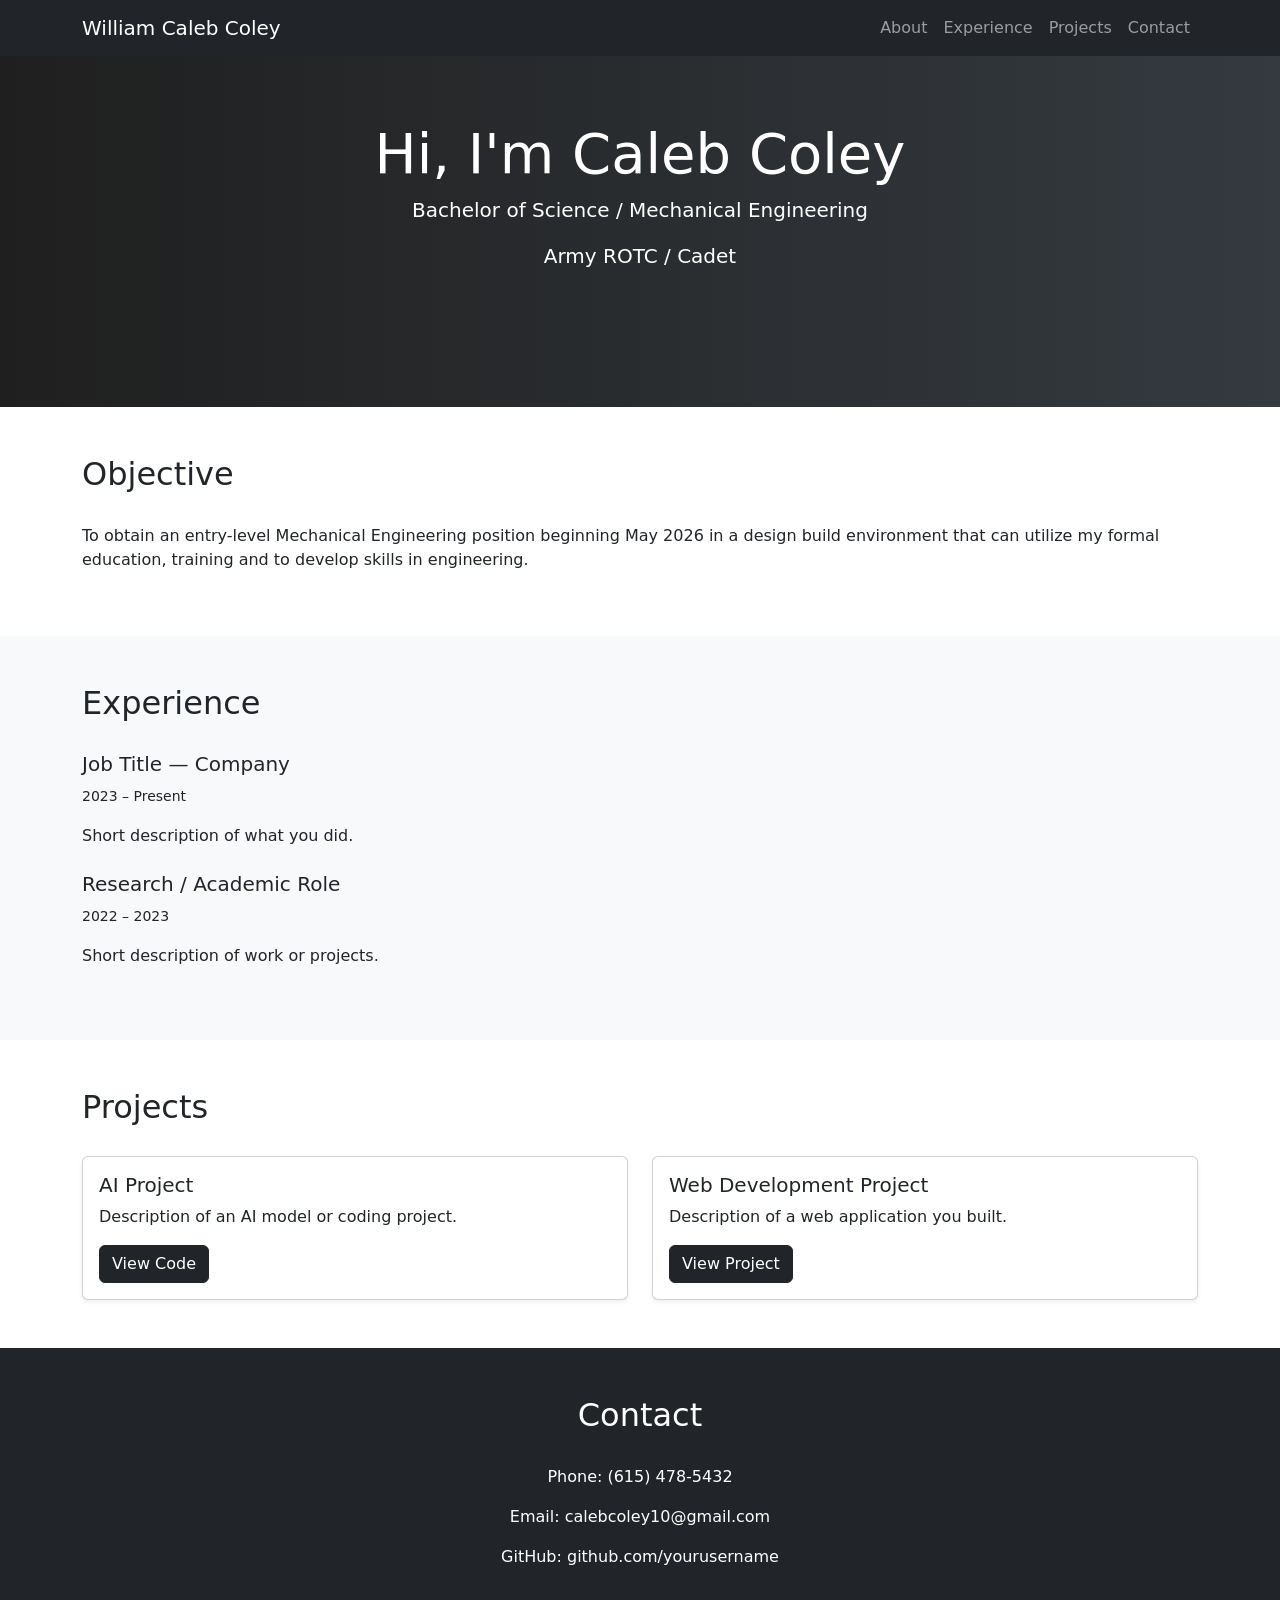
==== index.html @ 2367270d "Initial portfolio site" ====
<!DOCTYPE html>
<html lang="en">
<head>
    <meta charset="UTF-8">
    <title>William Caleb Coley | Portfolio</title>
    <meta name="viewport" content="width=device-width, initial-scale=1">

    <!-- Bootstrap CSS -->
    <link href="https://cdn.jsdelivr.net/npm/bootstrap@5.3.3/dist/css/bootstrap.min.css" rel="stylesheet">

    <!-- Custom CSS -->
    <link rel="stylesheet" href="assets/css/style.css">
</head>

<body>

<!-- Navbar -->
<nav class="navbar navbar-expand-lg navbar-dark bg-dark fixed-top">
    <div class="container">
        <a class="navbar-brand" href="#">William Caleb Coley</a>

        <button class="navbar-toggler" type="button" data-bs-toggle="collapse" data-bs-target="#navbarNav">
            <span class="navbar-toggler-icon"></span>
        </button>

        <div class="collapse navbar-collapse" id="navbarNav">
            <ul class="navbar-nav ms-auto">
                <li class="nav-item"><a class="nav-link" href="#about">About</a></li>
                <li class="nav-item"><a class="nav-link" href="#experience">Experience</a></li>
                <li class="nav-item"><a class="nav-link" href="#projects">Projects</a></li>
                <li class="nav-item"><a class="nav-link" href="#contact">Contact</a></li>
            </ul>
        </div>
    </div>
</nav>

<!-- Hero Section -->
<header class="hero-section text-center text-white">
    <div class="container">
        <h1 class="display-4">Hi, I'm Caleb Coley</h1>
        <p class="lead">Bachelor of Science / Mechanical Engineering</p>
        <p class="lead">Army ROTC / Cadet</p>
    </div>
</header>

<!-- About -->
<section id="about" class="container py-5">
    <h2>Objective</h2>
    <p>
        To obtain an entry-level Mechanical Engineering 
        position beginning May 2026 in a design build environment 
        that can utilize my formal education, training and to develop skills 
        in engineering. 
    </p>
</section>

<!-- Experience -->
<section id="experience" class="bg-light py-5">
    <div class="container">
        <h2>Experience</h2>

        <div class="mb-4">
            <h5>Job Title — Company</h5>
            <p><small>2023 – Present</small></p>
            <p>Short description of what you did.</p>
        </div>

        <div class="mb-4">
            <h5>Research / Academic Role</h5>
            <p><small>2022 – 2023</small></p>
            <p>Short description of work or projects.</p>
        </div>
    </div>
</section>

<!-- Projects -->
<section id="projects" class="container py-5">
    <h2>Projects</h2>

    <div class="row g-4">

        <div class="col-md-6">
            <div class="card shadow-sm">
                <div class="card-body">
                    <h5 class="card-title">AI Project</h5>
                    <p class="card-text">
                        Description of an AI model or coding project.
                    </p>
                    <a href="#" class="btn btn-dark">View Code</a>
                </div>
            </div>
        </div>

        <div class="col-md-6">
            <div class="card shadow-sm">
                <div class="card-body">
                    <h5 class="card-title">Web Development Project</h5>
                    <p class="card-text">
                        Description of a web application you built.
                    </p>
                    <a href="#" class="btn btn-dark">View Project</a>
                </div>
            </div>
        </div>

    </div>
</section>

<!-- Contact -->
<section id="contact" class="bg-dark text-white text-center py-5">
    <div class="container">
        <h2>Contact</h2>
        <p>Phone: (615) 478-5432</p>
        <p>Email: calebcoley10@gmail.com</p>
        <p>GitHub: github.com/yourusername</p>
    </div>
</section>

<!-- Bootstrap JS -->
<script src="https://cdn.jsdelivr.net/npm/bootstrap@5.3.3/dist/js/bootstrap.bundle.min.js"></script>
<script src="assets/js/script.js"></script>

</body>
</html>
---- assets/css/style.css ----
body {
    scroll-behavior: smooth;
}

.hero-section {
    background: linear-gradient(to right, #1f1f1f, #343a40);
    padding: 120px 0;
}

section h2 {
    margin-bottom: 30px;
}
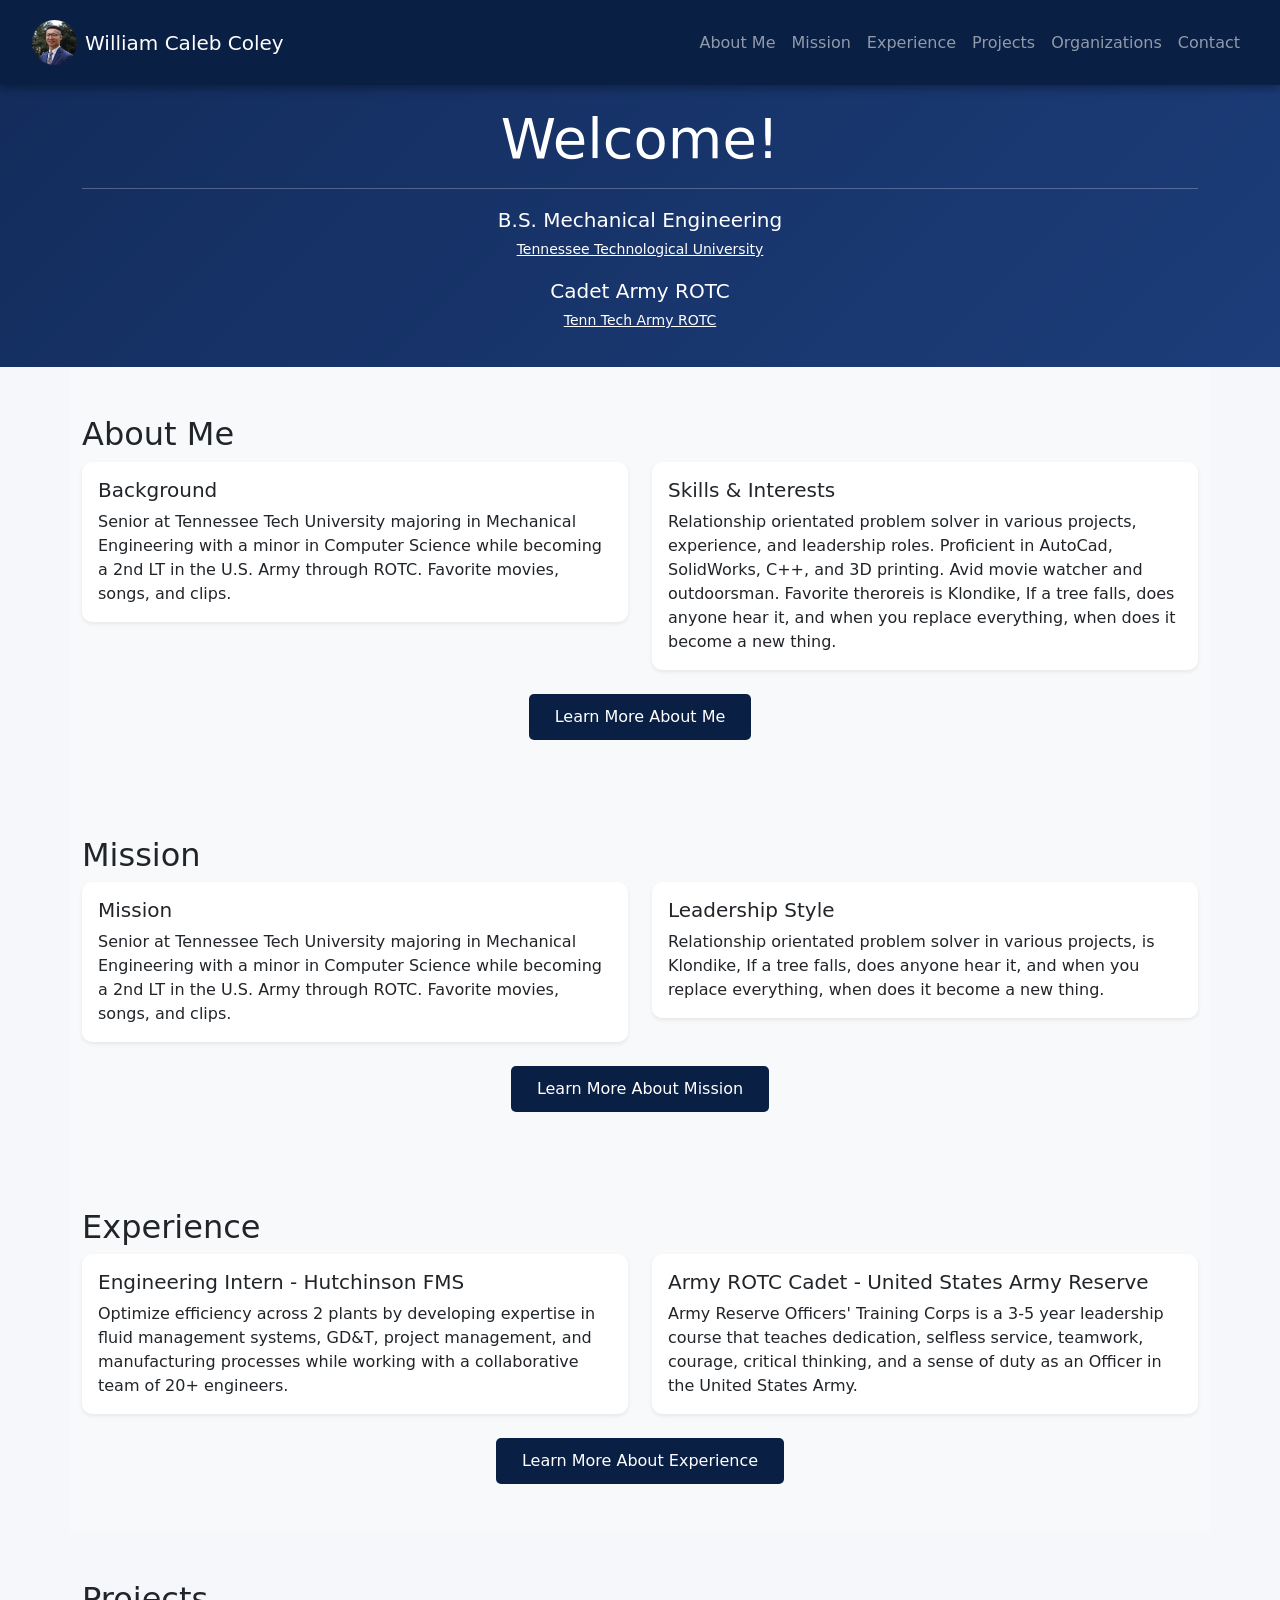
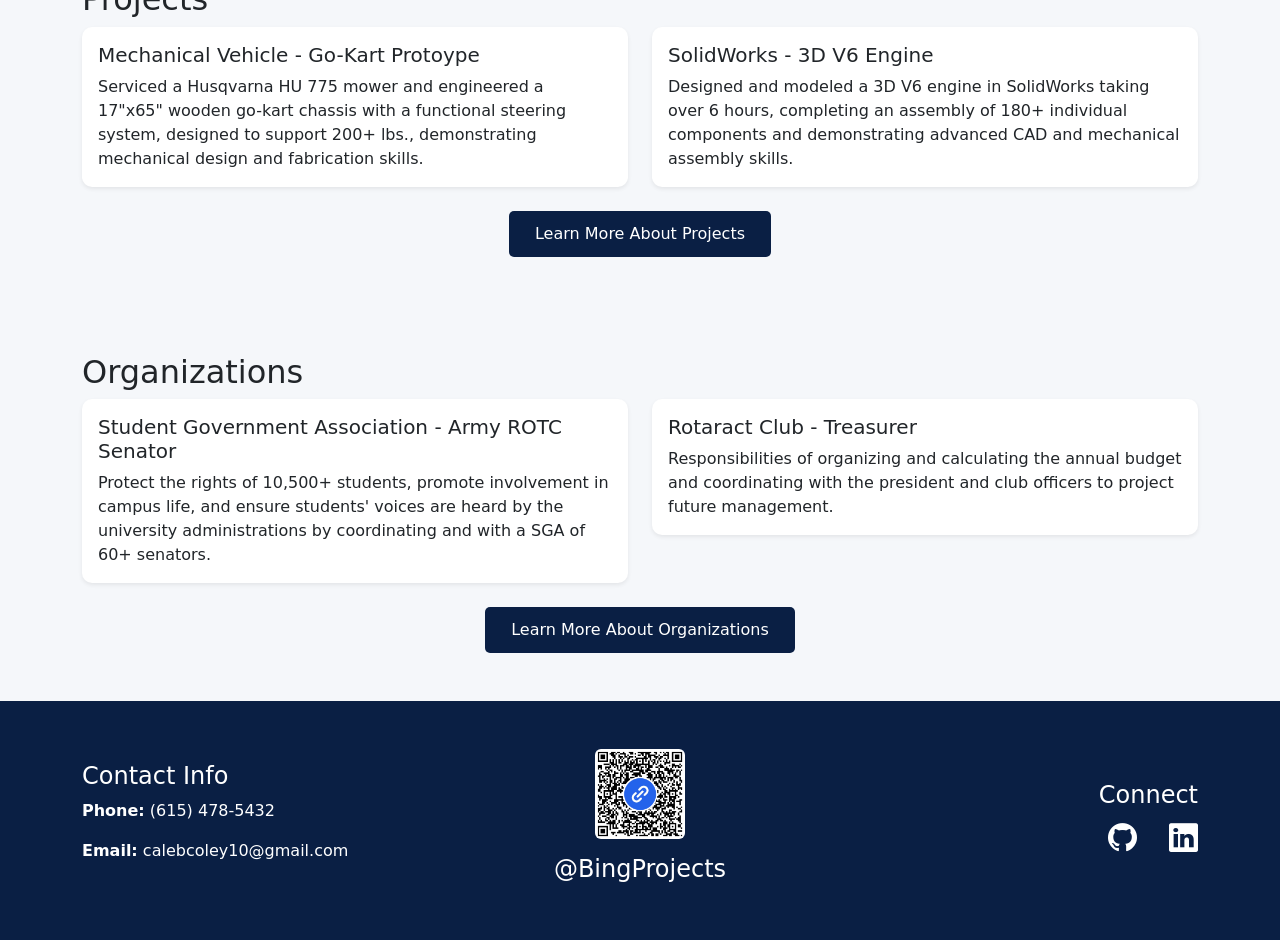
==== commit 5aaec3ba: "Updated website content" ====
--- a/index.html
+++ b/index.html
@@ -1,118 +1,335 @@
 <!DOCTYPE html>
 <html lang="en">
 <head>
+    <!--standard info and headers any website would use-->
     <meta charset="UTF-8">
-    <title>William Caleb Coley | Portfolio</title>
+    <title>William Caleb Coley</title>
     <meta name="viewport" content="width=device-width, initial-scale=1">
-
+ 
     <!-- Bootstrap CSS -->
     <link href="https://cdn.jsdelivr.net/npm/bootstrap@5.3.3/dist/css/bootstrap.min.css" rel="stylesheet">
-
     <!-- Custom CSS -->
     <link rel="stylesheet" href="assets/css/style.css">
+    <!--Info for the contact section-->
+    <link rel="stylesheet" href="https://cdn.jsdelivr.net/npm/bootstrap-icons@1.11.3/font/bootstrap-icons.css">
 </head>
 
 <body>
-
 <!-- Navbar -->
-<nav class="navbar navbar-expand-lg navbar-dark bg-dark fixed-top">
-    <div class="container">
-        <a class="navbar-brand" href="#">William Caleb Coley</a>
-
-        <button class="navbar-toggler" type="button" data-bs-toggle="collapse" data-bs-target="#navbarNav">
+<nav class="navbar navbar-expand-lg navbar-dark fixed-top custom-navbar">
+    <div class="container-fluid">
+
+        <!-- Left: Image + Name -->
+        <a class="navbar-brand d-flex align-items-center" href="index.html">
+            <img src="images/profile.jpg"
+                 alt="Profile"
+                 class="rounded-circle me-2"
+                 width="45" height="45">
+            William Caleb Coley
+        </a>
+
+        <!-- Hamburger Button (Right Side) -->
+        <button class="navbar-toggler ms-auto"
+                type="button"
+                data-bs-toggle="collapse"
+                data-bs-target="#navbarNav">
             <span class="navbar-toggler-icon"></span>
         </button>
 
-        <div class="collapse navbar-collapse" id="navbarNav">
-            <ul class="navbar-nav ms-auto">
-                <li class="nav-item"><a class="nav-link" href="#about">About</a></li>
-                <li class="nav-item"><a class="nav-link" href="#experience">Experience</a></li>
-                <li class="nav-item"><a class="nav-link" href="#projects">Projects</a></li>
-                <li class="nav-item"><a class="nav-link" href="#contact">Contact</a></li>
+        <!-- Collapsible Menu -->
+        <div class="collapse navbar-collapse justify-content-end" id="navbarNav">
+            <ul class="navbar-nav text-end">
+                <li class="nav-item"><a class="nav-link" href="about.html">About Me</a></li>
+                <li class="nav-item"><a class="nav-link" href="mission.html">Mission</a></li>
+                <li class="nav-item"><a class="nav-link" href="experience.html">Experience</a></li>
+                <li class="nav-item"><a class="nav-link" href="projects.html">Projects</a></li>
+                <li class="nav-item"><a class="nav-link" href="organizations.html">Organizations</a></li>
+                <li class="nav-item"><a class="nav-link" href="contact.html">Contact</a></li>
             </ul>
         </div>
+
     </div>
 </nav>
 
-<!-- Hero Section -->
+<!-- Hero Section (Main Page) -->
 <header class="hero-section text-center text-white">
     <div class="container">
-        <h1 class="display-4">Hi, I'm Caleb Coley</h1>
-        <p class="lead">Bachelor of Science / Mechanical Engineering</p>
-        <p class="lead">Army ROTC / Cadet</p>
+        <h1 class="display-4">Welcome!</h1>
+        <hr class="hero-divider my-3">
+        <p class="lead mb-1">B.S. Mechanical Engineering</p>
+        <p class="small mb-3">
+            <a href="https://www.tntech.edu/" target="_blank">
+                Tennessee Technological University
+            </a>
+        </p>
+        <p class="lead mb-1">Cadet Army ROTC</p>
+        <p class="small">
+            <a href="https://www.tntech.edu/armyrotc/" target="_blank">
+                Tenn Tech Army ROTC
+            </a>
+        </p>
     </div>
 </header>
 
-<!-- About -->
-<section id="about" class="container py-5">
-    <h2>Objective</h2>
-    <p>
-        To obtain an entry-level Mechanical Engineering 
-        position beginning May 2026 in a design build environment 
-        that can utilize my formal education, training and to develop skills 
-        in engineering. 
-    </p>
-</section>
-
-<!-- Experience -->
-<section id="experience" class="bg-light py-5">
+<!--About Me Section-->
+<section id="about-me" class="container py-5 bg-light text-dark">
+    <h2>About Me</h2>
+
+    <div class="row g-4">
+
+        <!-- About Me Card 1 -->
+        <div class="col-md-6">
+            <div class="card shadow-sm border-0">
+                <div class="card-body">
+                    <h5 class="card-title">Background</h5>
+                    <p class="card-text">
+                        Senior at Tennessee Tech University
+                        majoring in Mechanical Engineering with a minor
+                        in Computer Science while becoming a 2nd LT in
+                        the U.S. Army through ROTC. 
+                        Favorite movies, songs, and clips. 
+                    </p>
+                </div>
+            </div>
+        </div>
+
+        <!-- About Me Card 2 -->
+        <div class="col-md-6">
+            <div class="card shadow-sm border-0">
+                <div class="card-body">
+                    <h5 class="card-title">Skills & Interests</h5>
+                    <p class="card-text">
+                        Relationship orientated problem solver in various projects,
+                        experience, and leadership roles. Proficient in AutoCad, 
+                        SolidWorks, C++, and 3D printing. Avid movie watcher and outdoorsman. 
+                        Favorite theroreis 
+                        is Klondike, If a tree falls, does anyone hear it, and when you
+                        replace everything, when does it become a new thing.
+                    </p>
+                </div>
+            </div>
+        </div>
+
+    </div>
+
+    <!-- Learn More Button -->
+    <div class="text-center mt-4">
+        <a href="about.html" class="btn btn-learn-more">Learn More About Me</a>
+    </div>
+</section>
+
+<!--Mission Section-->
+<section id="mission" class="container py-5 bg-light text-dark">
+    <h2>Mission</h2>
+
+    <div class="row g-4">
+
+        <!-- About Me Card 1 -->
+        <div class="col-md-6">
+            <div class="card shadow-sm border-0">
+                <div class="card-body">
+                    <h5 class="card-title">Mission</h5>
+                    <p class="card-text">
+                        Senior at Tennessee Tech University
+                        majoring in Mechanical Engineering with a minor
+                        in Computer Science while becoming a 2nd LT in
+                        the U.S. Army through ROTC. 
+                        Favorite movies, songs, and clips. 
+                    </p>
+                </div>
+            </div>
+        </div>
+
+        <!-- About Me Card 2 -->
+        <div class="col-md-6">
+            <div class="card shadow-sm border-0">
+                <div class="card-body">
+                    <h5 class="card-title">Leadership Style</h5>
+                    <p class="card-text">
+                        Relationship orientated problem solver in various projects,
+                        is Klondike, If a tree falls, does anyone hear it, and when you
+                        replace everything, when does it become a new thing.
+                    </p>
+                </div>
+            </div>
+        </div>
+
+    </div>
+
+    <!-- Learn More Button -->
+    <div class="text-center mt-4">
+        <a href="mission.html" class="btn btn-learn-more">Learn More About Mission</a>
+    </div>
+</section>
+
+<section id="experience" class="container py-5 bg-light text-dark">
+    <h2>Experience</h2>
+
+    <div class="row g-4">
+
+        <!-- Experience 1 -->
+        <div class="col-md-6">
+            <div class="card shadow-sm border-0">
+                <div class="card-body">
+                    <h5 class="card-title">Engineering Intern - Hutchinson FMS</h5>
+                    <p class="card-text">
+                        Optimize efficiency across 2 plants by developing expertise in 
+                        fluid management systems, GD&T, project management, and 
+                        manufacturing processes while working with a collaborative 
+                        team of 20+ engineers.
+                    </p>
+                </div>
+            </div>
+        </div>
+
+        <!-- Experience 2 -->
+        <div class="col-md-6">
+            <div class="card shadow-sm border-0">
+                <div class="card-body">
+                    <h5 class="card-title">Army ROTC Cadet - United States Army Reserve</h5>
+                    <p class="card-text">
+                        Army Reserve Officers' Training Corps is a 3-5 year leadership 
+                        course that teaches dedication, selfless service, teamwork, 
+                        courage, critical thinking, and a sense of duty as an Officer 
+                        in the United States Army.
+                    </p>
+                </div>
+            </div>
+        </div>
+
+    </div>
+
+    <!-- Learn More Button -->
+    <div class="text-center mt-4">
+        <a href="experience.html" class="btn btn-learn-more">Learn More About Experience</a>
+    </div>
+</section>
+
+<!-- Projects Section (Main Page) -->
+<section id="projects" class="container py-5 text-dark">
+    <h2>Projects</h2>
+
+    <div class="row g-4">
+
+        <!-- Project 1 -->
+        <div class="col-md-6">
+            <div class="card shadow-sm border-0">
+                <div class="card-body">
+                    <h5 class="card-title">Mechanical Vehicle - Go-Kart Protoype</h5>
+                    <p class="card-text">
+                        Serviced a Husqvarna HU 775 mower and engineered a 17"x65" 
+                        wooden go-kart chassis with a functional steering system, 
+                        designed to support 200+ lbs., demonstrating mechanical 
+                        design and fabrication skills.
+                    </p>
+                </div>
+            </div>
+        </div>
+
+        <!-- Project 2 -->
+        <div class="col-md-6">
+            <div class="card shadow-sm border-0">
+                <div class="card-body">
+                    <h5 class="card-title">SolidWorks - 3D V6 Engine</h5>
+                    <p class="card-text">
+                        Designed and modeled a 3D V6 engine in SolidWorks taking 
+                        over 6 hours, completing an assembly of 180+ individual 
+                        components and demonstrating advanced CAD and mechanical 
+                        assembly skills.
+                    </p>
+                </div>
+            </div>
+        </div>
+
+    </div>
+
+    <!-- Learn More Projects button only -->
+    <div class="text-center mt-4">
+        <a href="projects.html" class="btn btn-learn-more">Learn More About Projects</a>
+    </div>
+</section>
+
+<section id="organizations" class="container py-5 text-dark">
+    <h2>Organizations</h2>
+
+    <div class="row g-4">
+
+        <!-- Organization 1 -->
+        <div class="col-md-6">
+            <div class="card shadow-sm border-0">
+                <div class="card-body">
+                    <h5 class="card-title">Student Government Association - Army ROTC Senator</h5>
+                    <p class="card-text">
+                        Protect the rights of 10,500+ students, promote 
+                        involvement in campus life, and ensure students' 
+                        voices are heard by the university administrations 
+                        by coordinating and with a SGA of 60+ senators.
+                    </p>
+                </div>
+            </div>
+        </div>
+
+        <!-- Organization 2 -->
+        <div class="col-md-6">
+            <div class="card shadow-sm border-0">
+                <div class="card-body">
+                    <h5 class="card-title">Rotaract Club - Treasurer</h5>
+                    <p class="card-text">
+                        Responsibilities of organizing and calculating the 
+                        annual budget and coordinating with the president and 
+                        club officers to project future management.
+                    </p>
+                </div>
+            </div>
+        </div>
+
+    </div>
+
+    <!-- Learn More Button -->
+    <div class="text-center mt-4">
+        <a href="organizations.html" class="btn btn-learn-more">Learn More About Organizations</a>
+    </div>
+</section>
+
+<!-- Contact -->
+<section id="contact" class="contact-section text-white py-5">
     <div class="container">
-        <h2>Experience</h2>
-
-        <div class="mb-4">
-            <h5>Job Title — Company</h5>
-            <p><small>2023 – Present</small></p>
-            <p>Short description of what you did.</p>
-        </div>
-
-        <div class="mb-4">
-            <h5>Research / Academic Role</h5>
-            <p><small>2022 – 2023</small></p>
-            <p>Short description of work or projects.</p>
-        </div>
-    </div>
-</section>
-
-<!-- Projects -->
-<section id="projects" class="container py-5">
-    <h2>Projects</h2>
-
-    <div class="row g-4">
-
-        <div class="col-md-6">
-            <div class="card shadow-sm">
-                <div class="card-body">
-                    <h5 class="card-title">AI Project</h5>
-                    <p class="card-text">
-                        Description of an AI model or coding project.
-                    </p>
-                    <a href="#" class="btn btn-dark">View Code</a>
-                </div>
-            </div>
-        </div>
-
-        <div class="col-md-6">
-            <div class="card shadow-sm">
-                <div class="card-body">
-                    <h5 class="card-title">Web Development Project</h5>
-                    <p class="card-text">
-                        Description of a web application you built.
-                    </p>
-                    <a href="#" class="btn btn-dark">View Project</a>
-                </div>
-            </div>
-        </div>
-
-    </div>
-</section>
-
-<!-- Contact -->
-<section id="contact" class="bg-dark text-white text-center py-5">
-    <div class="container">
-        <h2>Contact</h2>
-        <p>Phone: (615) 478-5432</p>
-        <p>Email: calebcoley10@gmail.com</p>
-        <p>GitHub: github.com/yourusername</p>
+        <div class="row align-items-center text-center text-md-start">
+
+            <!-- LEFT: Contact Info -->
+            <div class="col-md-4 mb-4 mb-md-0 text-md-start">
+                <h4>Contact Info</h4>
+                <p><strong>Phone:</strong> (615) 478-5432</p>
+                <p><strong>Email:</strong> calebcoley10@gmail.com</p>
+            </div>
+
+            <!-- CENTER: QR + BingProjects -->
+            <div class="col-md-4 mb-4 mb-md-0 text-center">
+                
+                <!-- QR Code -->
+                <div class="mb-3">
+                    <img src="images/qr-code.png" 
+                         alt="QR Code" 
+                         width="90" height="90" 
+                         class="img-fluid rounded mx-auto d-block">
+                </div>
+
+                <!-- BingProjects -->
+                <h4 class="mt-2">@BingProjects</h4>
+            </div>
+
+            <!-- RIGHT: Social Media -->
+            <div class="col-md-4 text-center text-md-end">
+                <h4>Connect</h4>
+                <a href="https://github.com/wccoley42" target="_blank" class="social-icon me-2">
+                    <i class="bi bi-github"></i>
+                </a>
+                <a href="https://www.linkedin.com/in/william-c-coley" target="_blank" class="social-icon">
+                    <i class="bi bi-linkedin"></i>
+                </a>
+            </div>
+
+        </div>
     </div>
 </section>
 
--- a/assets/css/style.css
+++ b/assets/css/style.css
@@ -1,12 +1,152 @@
+/* Body background and text */
 body {
+    margin: 0;           /* REMOVE browser default top/bottom margin */
+    padding-top: 85px;   /* keeps space for fixed navbar */
     scroll-behavior: smooth;
+    background-color: #f5f7fa;
+    color: #0a1f44;
 }
 
-.hero-section {
-    background: linear-gradient(to right, #1f1f1f, #343a40);
-    padding: 120px 0;
+/* Navbar */
+.custom-navbar {
+    background-color: #0a1f44;
+    padding: 15px 20px;
+    box-shadow: 0 4px 8px rgba(0,0,0,0.3);
 }
 
-section h2 {
-    margin-bottom: 30px;
+.navbar-brand {
+    color: #ffffff; /* default color (white on dark navbar) */
+    transition: 0.3s ease;
+    text-decoration: none;
+}
+
+.navbar-brand:hover {
+    color: #66b2ff; /* accent blue on hover */
+    text-decoration: none; /* optional: remove underline */
+}
+
+ /* Navbar links hover */
+.navbar-nav .nav-link {
+    transition: 0.3s ease;
+}
+
+.navbar-nav .nav-link:hover {
+    color: #66b2ff; /* same accent blue as hero links */
+}
+
+.navbar-nav .nav-link.active {
+    color: #66b2ff; /* blue for the active section */
+}
+.navbar-toggler {
+    border: none; /* optional: remove border if any */
+    transition: 0.3s ease;
+}
+
+.navbar-toggler:hover .navbar-toggler-icon {
+    background-image: url("data:image/svg+xml;charset=utf8,%3Csvg viewBox='0 0 30 30' xmlns='http://www.w3.org/2000/svg'%3E%3Cpath stroke='rgb(102,178,255)' stroke-width='2' stroke-linecap='round' stroke-miterlimit='10' d='M4 7h22M4 15h22M4 23h22'/%3E%3C/svg%3E");
+}
+
+
+/* Learn More Projects button */
+.btn-learn-more {
+    background-color: #0a1f44; /* Dark navy base */
+    color: #ffffff;
+    padding: 10px 25px;
+    border-radius: 5px;
+    transition: 0.3s ease;
+    text-decoration: none;
+}
+
+.btn-learn-more:hover {
+    background-color: #66b2ff; /* hover color */
+    color: #0a1f44;            /* text color changes on hover */
+}
+/* Hero Section */
+.hero-section {
+    background: linear-gradient(135deg, #132c5c, #1c3d7a);
+    padding: 20px 20px;
+}
+
+.hero-section h1,
+.hero-section p,
+.hero-section .hero-divider {
+    margin-top: 0;
+}
+
+.hero-section a {
+    text-decoration: underline; /* optional */
+    color: #ffffff;
+    transition: 0.3s ease;
+}
+
+.hero-section a:hover {
+    color: #66b2ff; /* accent blue */
+    text-decoration: none;
+}
+
+/* Alternate section styling */
+section.bg-white {
+    background-color: #ffffff;
+    color: #0a1f44;
+}
+
+/* Cards */
+.card {
+    background-color: #ffffff;
+    border-radius: 10px;
+}
+
+/* Buttons with hover accent */
+.btn-dark.btn-hover {
+    background-color: #0a1f44;
+    color: #ffffff;
+    transition: 0.3s ease;
+}
+
+.btn-dark.btn-hover:hover {
+    background-color: #66b2ff;
+    color: #ffffff;
+}
+
+.contact-section {
+    background-color: #0a1f44; /* Dark navy */
+}
+
+.social-icon {
+    color: white;
+    font-size: 1.8rem;
+    margin-left: 15px;
+    transition: 0.3s ease;
+    text-decoration: none;
+}
+
+.social-icon:hover {
+    color: #66b2ff;
+    transform: translateY(-3px);
+}
+
+/*<!--for Experience Page-->*/
+/* Make page take full height */
+html, body {
+    height: 100%;
+}
+
+body {
+    display: flex;
+    flex-direction: column;
+}
+
+.page-content {
+    flex: 1;
+}
+
+/* Company links (Experience Page) */
+.company-link {
+    color: #0a1f44;           /* same dark navy */
+    text-decoration: underline;
+    transition: 0.3s ease;
+}
+
+.company-link:hover {
+    color: #66b2ff;           /* accent blue on hover */
 }
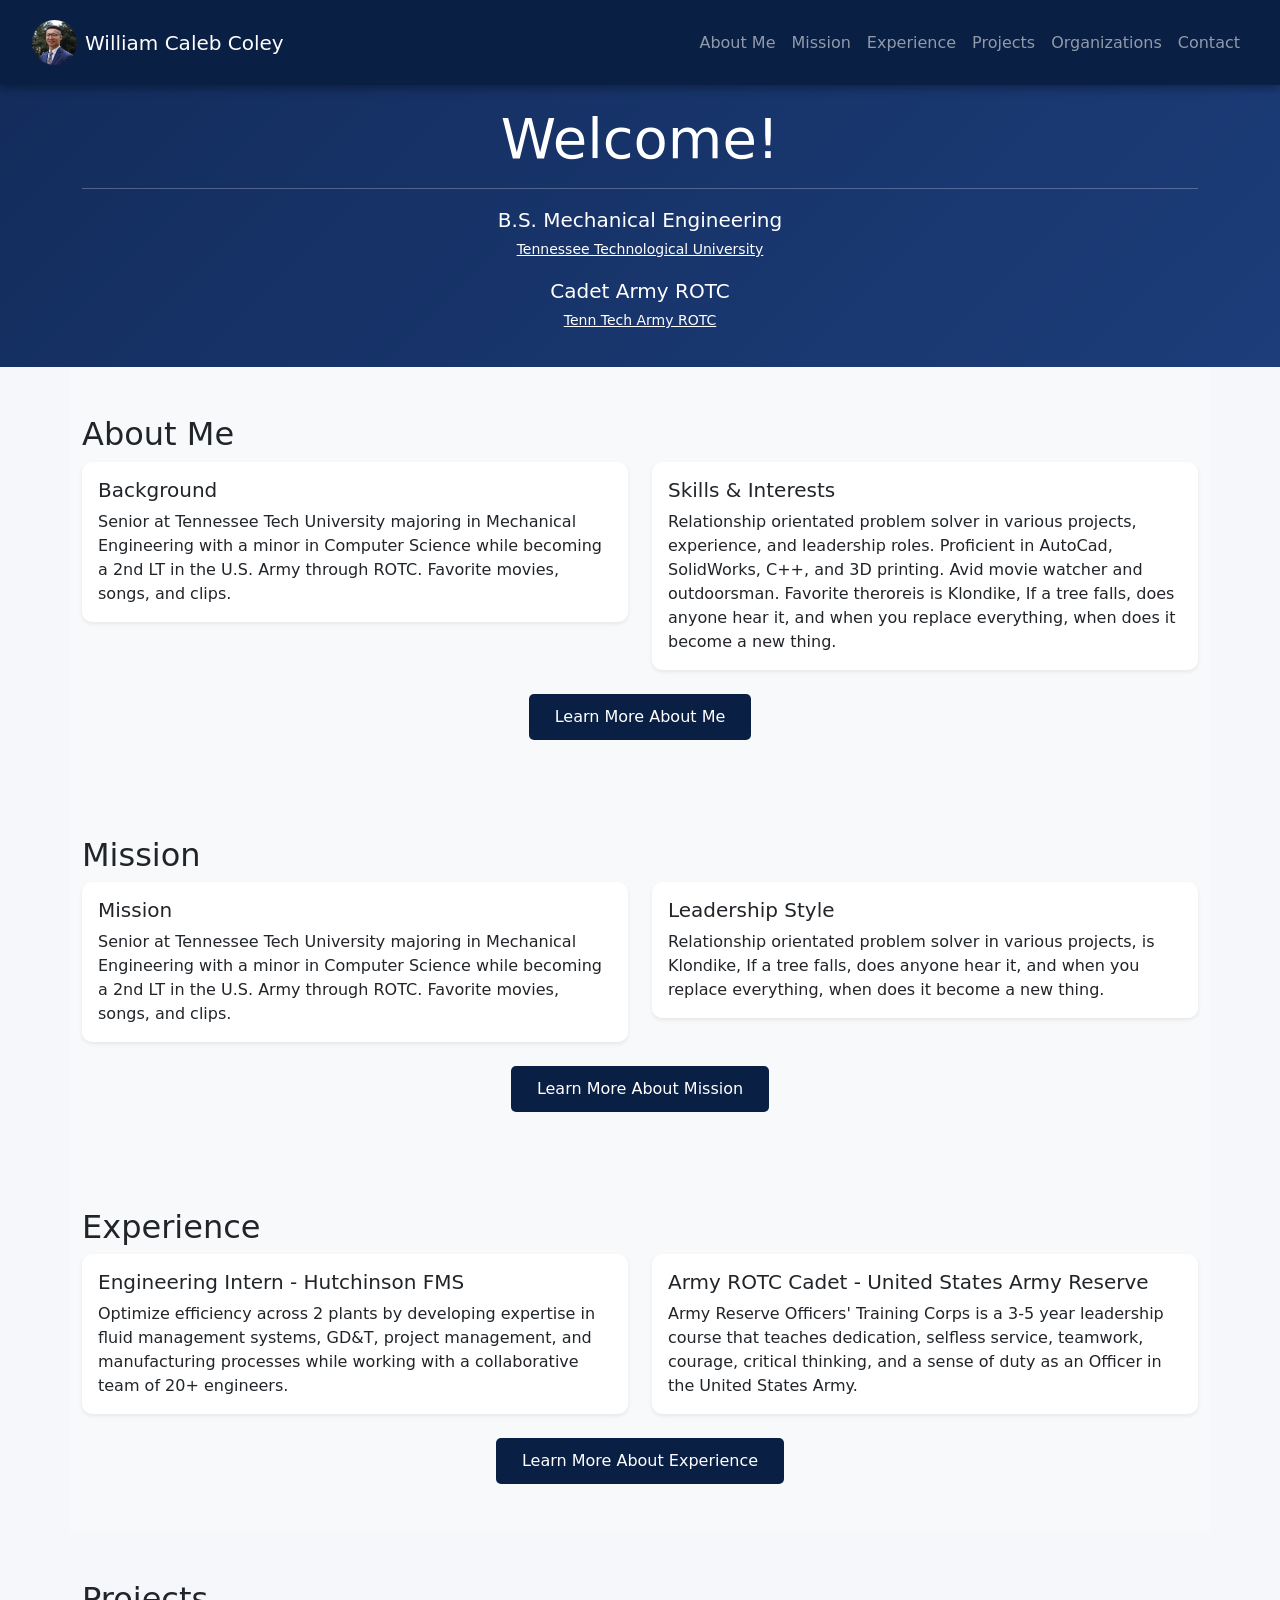
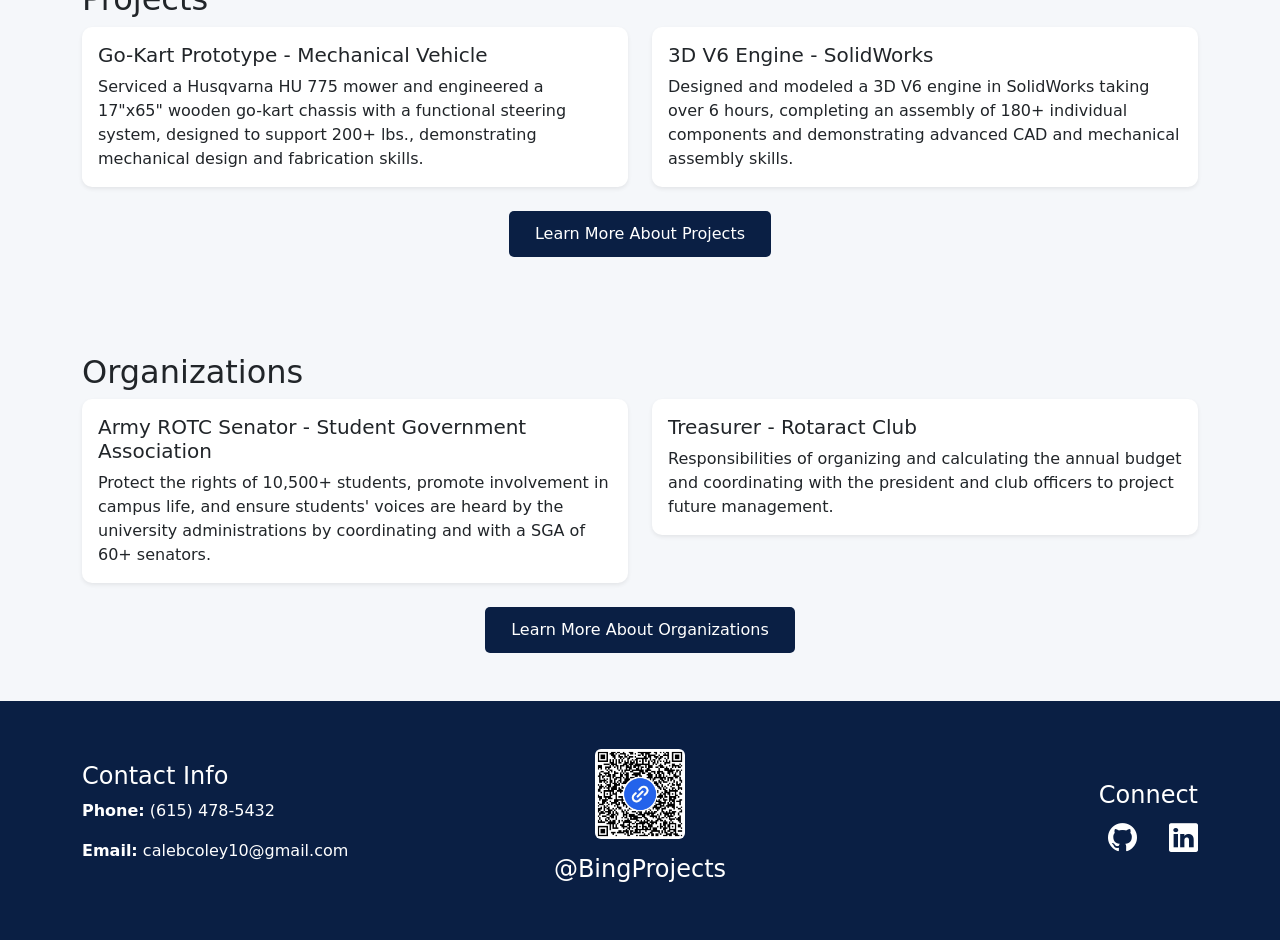
==== commit 5051899c: "Updated website content" ====
--- a/index.html
+++ b/index.html
@@ -215,7 +215,7 @@
         <div class="col-md-6">
             <div class="card shadow-sm border-0">
                 <div class="card-body">
-                    <h5 class="card-title">Mechanical Vehicle - Go-Kart Protoype</h5>
+                    <h5 class="card-title">Go-Kart Prototype - Mechanical Vehicle</h5>
                     <p class="card-text">
                         Serviced a Husqvarna HU 775 mower and engineered a 17"x65" 
                         wooden go-kart chassis with a functional steering system, 
@@ -230,7 +230,7 @@
         <div class="col-md-6">
             <div class="card shadow-sm border-0">
                 <div class="card-body">
-                    <h5 class="card-title">SolidWorks - 3D V6 Engine</h5>
+                    <h5 class="card-title">3D V6 Engine - SolidWorks</h5>
                     <p class="card-text">
                         Designed and modeled a 3D V6 engine in SolidWorks taking 
                         over 6 hours, completing an assembly of 180+ individual 
@@ -258,7 +258,7 @@
         <div class="col-md-6">
             <div class="card shadow-sm border-0">
                 <div class="card-body">
-                    <h5 class="card-title">Student Government Association - Army ROTC Senator</h5>
+                    <h5 class="card-title">Army ROTC Senator - Student Government Association</h5>
                     <p class="card-text">
                         Protect the rights of 10,500+ students, promote 
                         involvement in campus life, and ensure students' 
@@ -273,7 +273,7 @@
         <div class="col-md-6">
             <div class="card shadow-sm border-0">
                 <div class="card-body">
-                    <h5 class="card-title">Rotaract Club - Treasurer</h5>
+                    <h5 class="card-title">Treasurer - Rotaract Club</h5>
                     <p class="card-text">
                         Responsibilities of organizing and calculating the 
                         annual budget and coordinating with the president and 
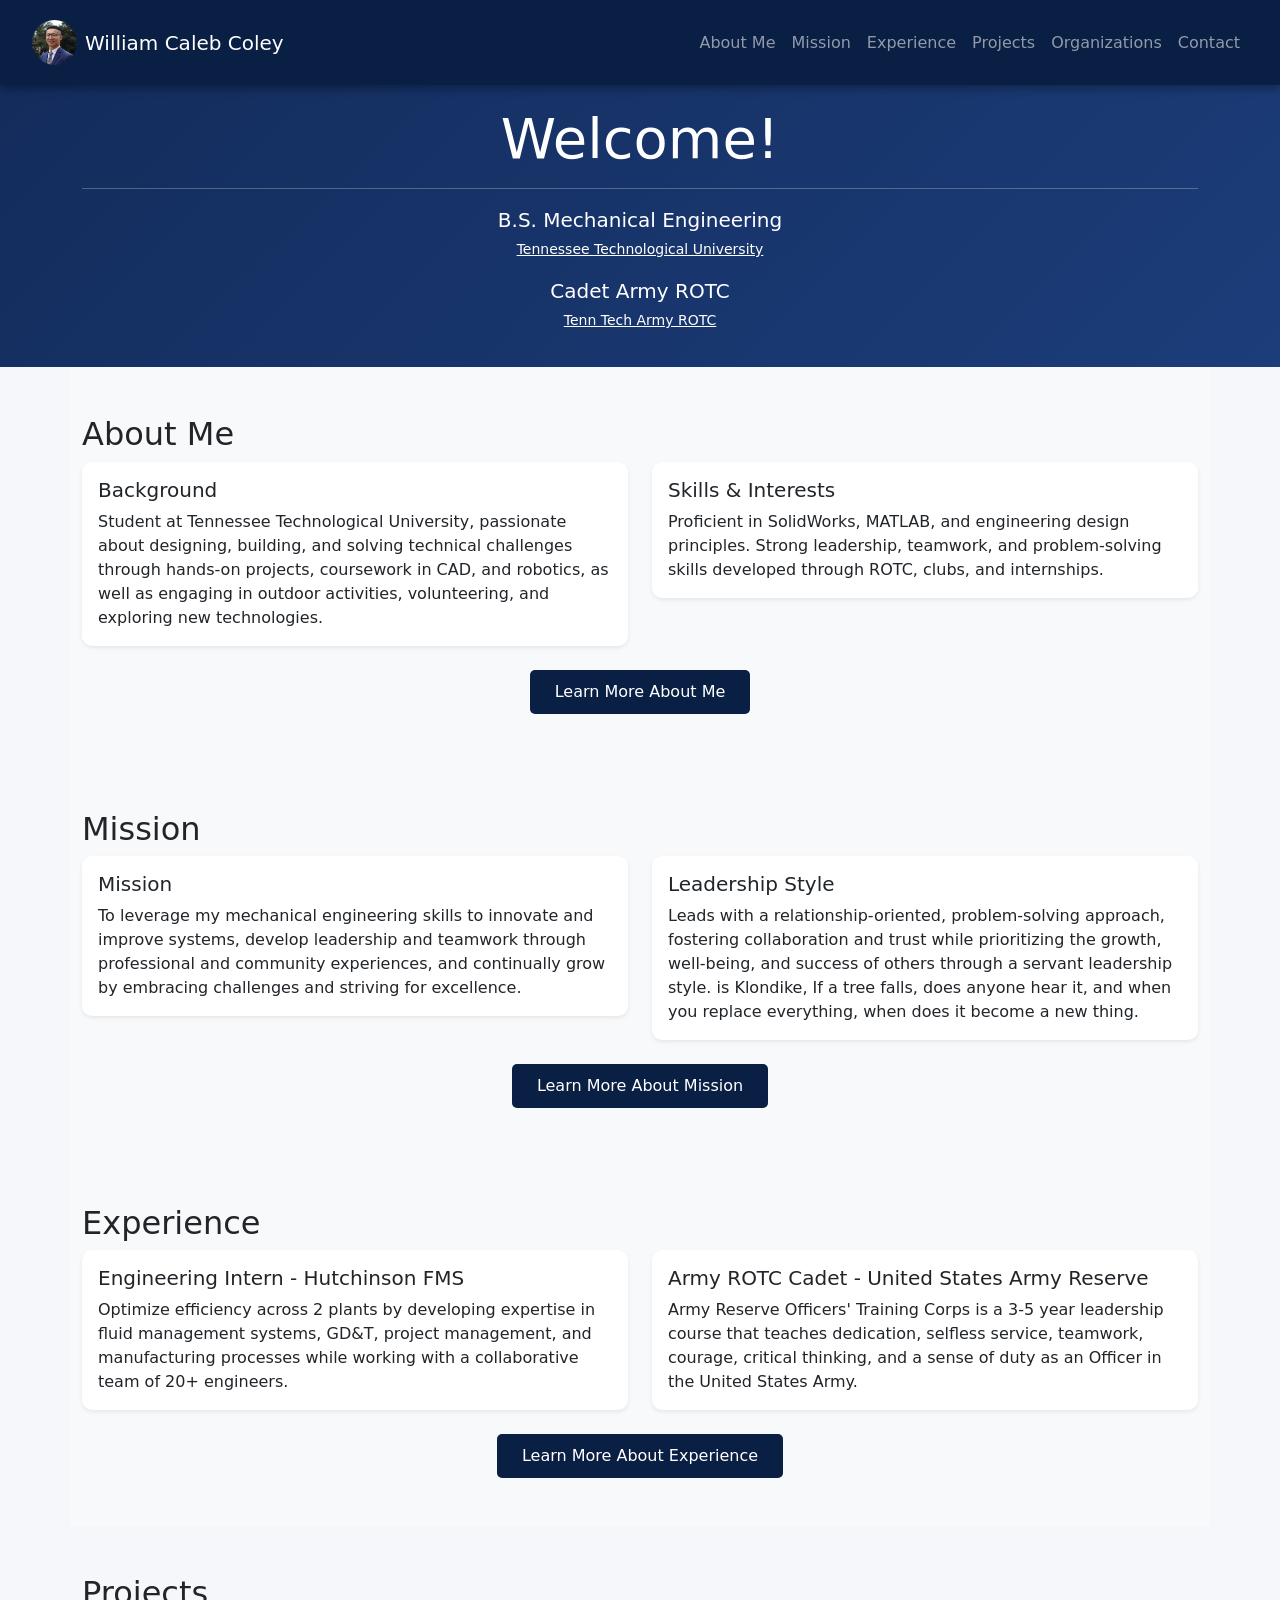
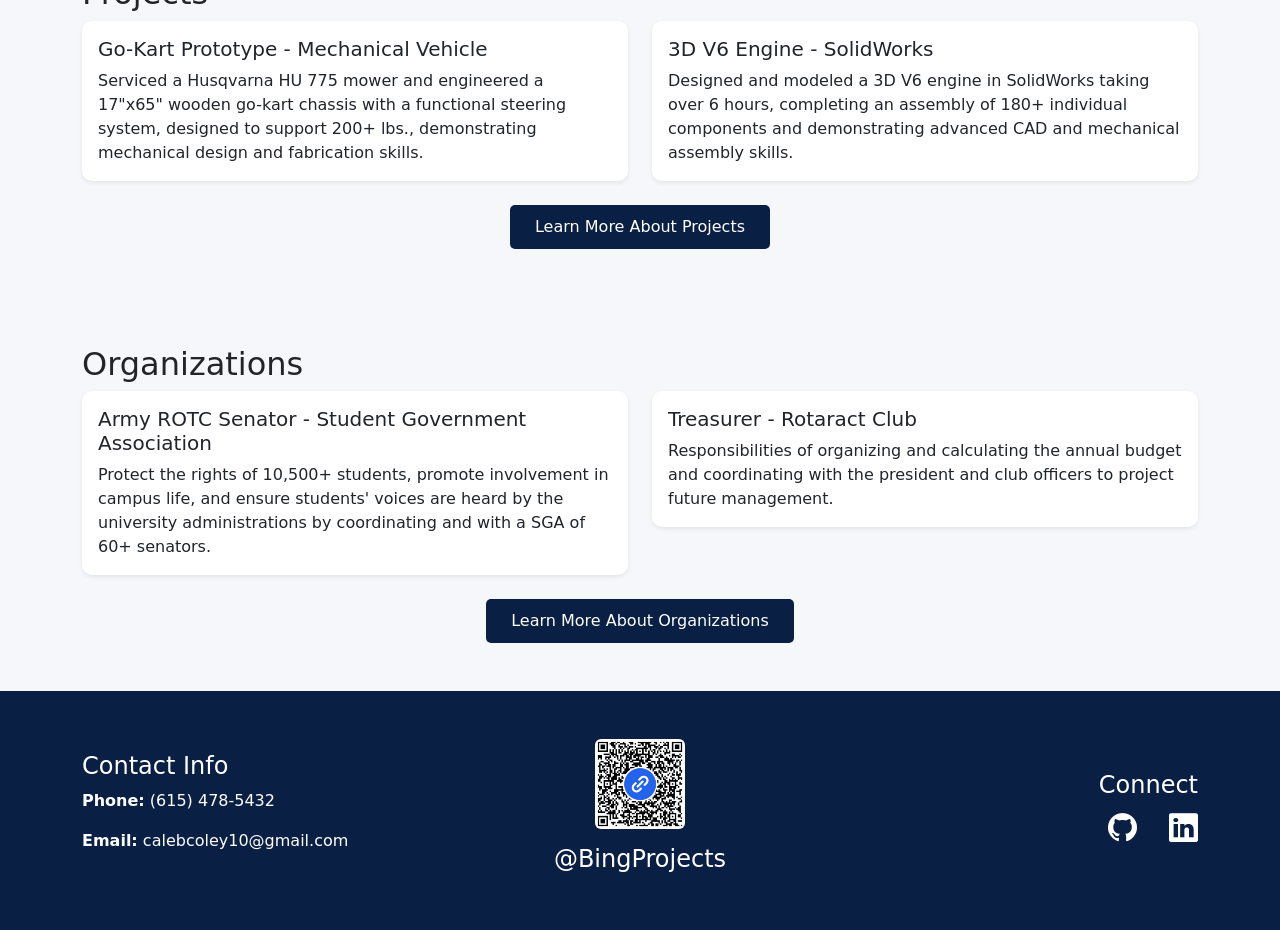
==== commit 0fb2d051: "Updated website content" ====
--- a/index.html
+++ b/index.html
@@ -83,11 +83,12 @@
                 <div class="card-body">
                     <h5 class="card-title">Background</h5>
                     <p class="card-text">
-                        Senior at Tennessee Tech University
-                        majoring in Mechanical Engineering with a minor
-                        in Computer Science while becoming a 2nd LT in
-                        the U.S. Army through ROTC. 
-                        Favorite movies, songs, and clips. 
+                        Student at Tennessee Technological University, 
+                        passionate about designing, building, and solving 
+                        technical challenges through hands-on projects, 
+                        coursework in CAD, 
+                        and robotics, as well as engaging in outdoor activities, 
+                        volunteering, and exploring new technologies.
                     </p>
                 </div>
             </div>
@@ -99,12 +100,9 @@
                 <div class="card-body">
                     <h5 class="card-title">Skills & Interests</h5>
                     <p class="card-text">
-                        Relationship orientated problem solver in various projects,
-                        experience, and leadership roles. Proficient in AutoCad, 
-                        SolidWorks, C++, and 3D printing. Avid movie watcher and outdoorsman. 
-                        Favorite theroreis 
-                        is Klondike, If a tree falls, does anyone hear it, and when you
-                        replace everything, when does it become a new thing.
+                        Proficient in SolidWorks, MATLAB, and engineering 
+                        design principles. Strong leadership, teamwork, and 
+                        problem-solving skills developed through ROTC, clubs, and internships.
                     </p>
                 </div>
             </div>
@@ -130,11 +128,11 @@
                 <div class="card-body">
                     <h5 class="card-title">Mission</h5>
                     <p class="card-text">
-                        Senior at Tennessee Tech University
-                        majoring in Mechanical Engineering with a minor
-                        in Computer Science while becoming a 2nd LT in
-                        the U.S. Army through ROTC. 
-                        Favorite movies, songs, and clips. 
+                        To leverage my mechanical engineering skills to 
+                        innovate and improve systems, develop leadership
+                         and teamwork through professional and community 
+                         experiences, and continually grow by embracing 
+                         challenges and striving for excellence.
                     </p>
                 </div>
             </div>
@@ -146,14 +144,15 @@
                 <div class="card-body">
                     <h5 class="card-title">Leadership Style</h5>
                     <p class="card-text">
-                        Relationship orientated problem solver in various projects,
+                        Leads with a relationship-oriented, problem-solving approach, 
+                        fostering collaboration and trust while prioritizing the growth, 
+                        well-being, and success of others through a servant leadership style.
                         is Klondike, If a tree falls, does anyone hear it, and when you
                         replace everything, when does it become a new thing.
                     </p>
                 </div>
             </div>
         </div>
-
     </div>
 
     <!-- Learn More Button -->
--- a/assets/css/style.css
+++ b/assets/css/style.css
@@ -53,13 +53,16 @@
     color: #ffffff;
     padding: 10px 25px;
     border-radius: 5px;
-    transition: 0.3s ease;
+    transition: all 0.3s ease;
     text-decoration: none;
+    border: none;
 }
 
 .btn-learn-more:hover {
-    background-color: #66b2ff; /* hover color */
-    color: #0a1f44;            /* text color changes on hover */
+    background-color: #66b2ff; /* Hover color */
+    color: #0a1f44;            /* Text color changes */
+    transform: translateY(-2px); /* Slight lift effect */
+    box-shadow: 0 4px 10px rgba(0, 0, 0, 0.15);
 }
 /* Hero Section */
 .hero-section {
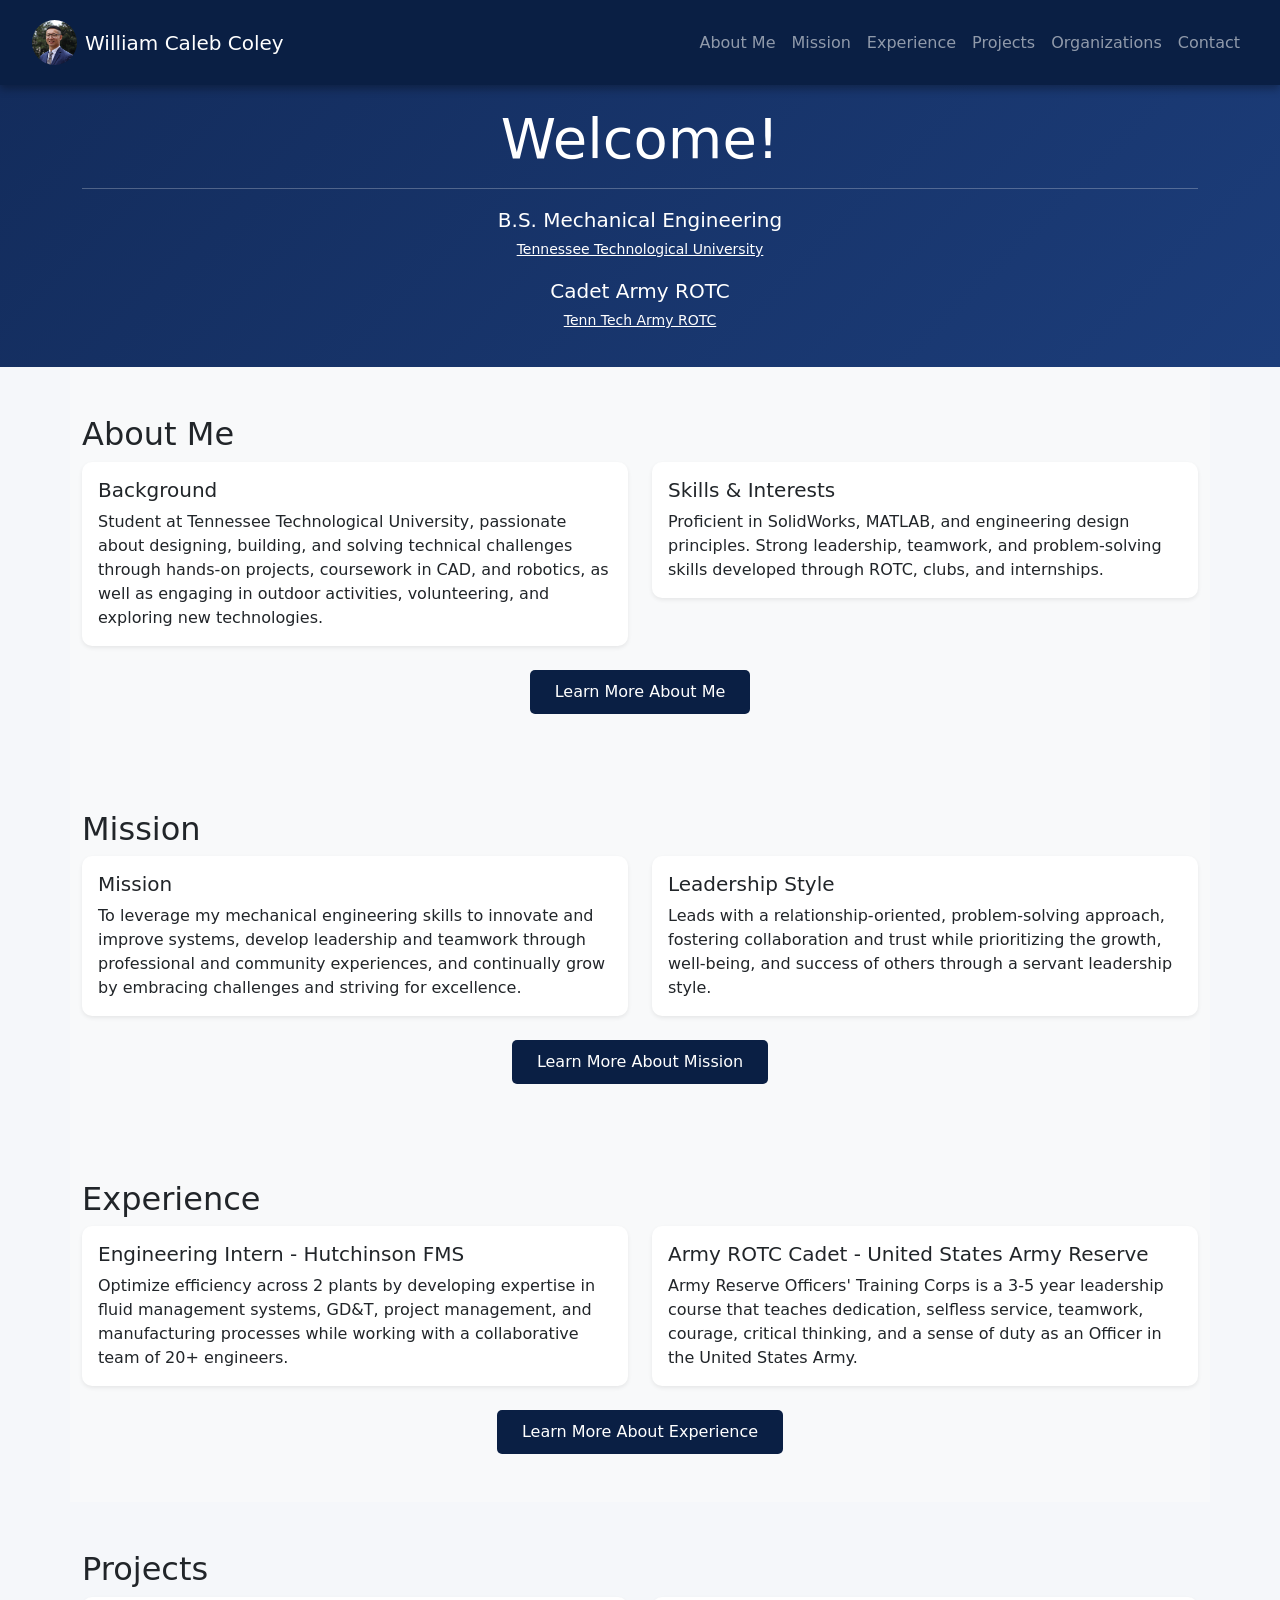
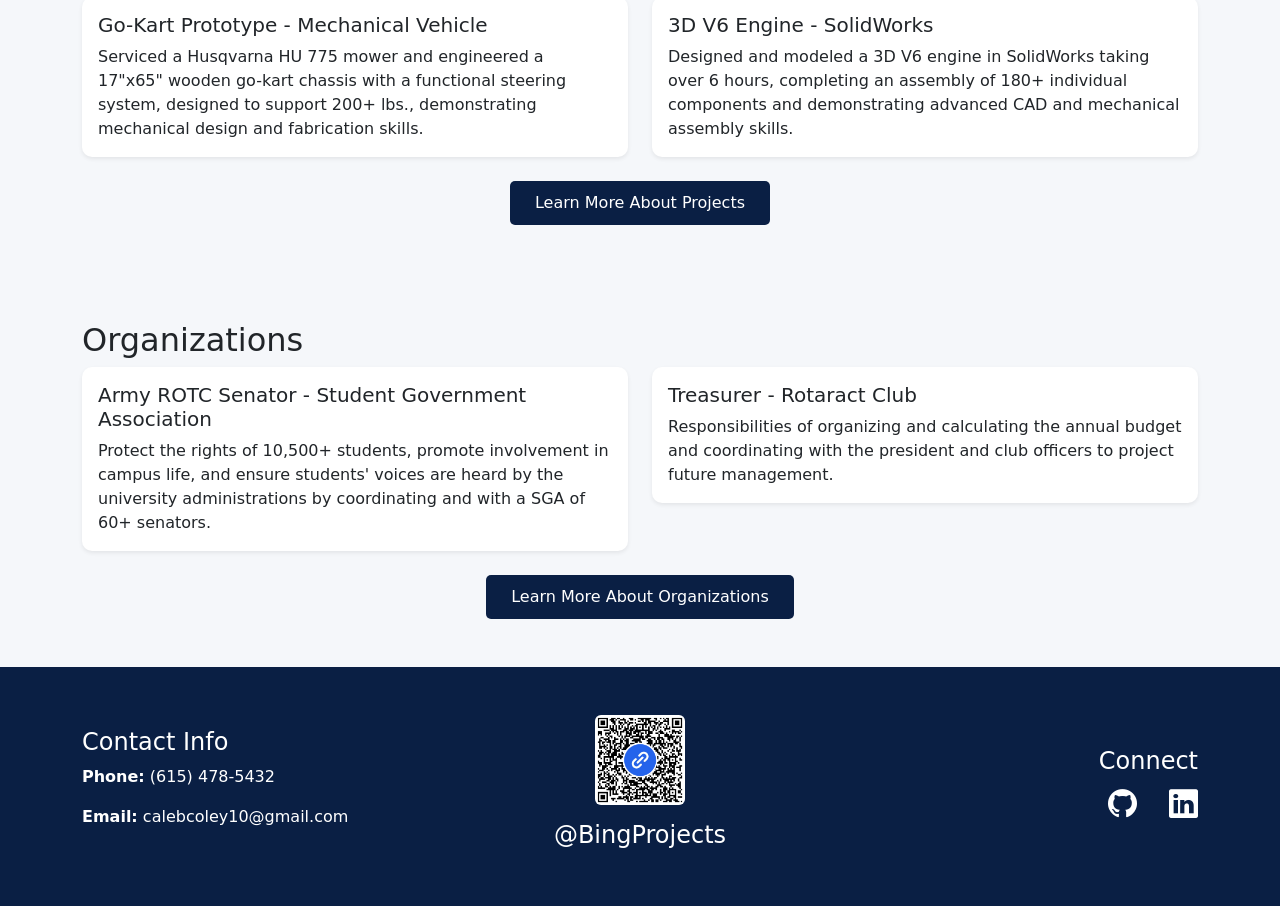
==== commit 2373c8ff: "Updated website content" ====
--- a/index.html
+++ b/index.html
@@ -147,8 +147,6 @@
                         Leads with a relationship-oriented, problem-solving approach, 
                         fostering collaboration and trust while prioritizing the growth, 
                         well-being, and success of others through a servant leadership style.
-                        is Klondike, If a tree falls, does anyone hear it, and when you
-                        replace everything, when does it become a new thing.
                     </p>
                 </div>
             </div>
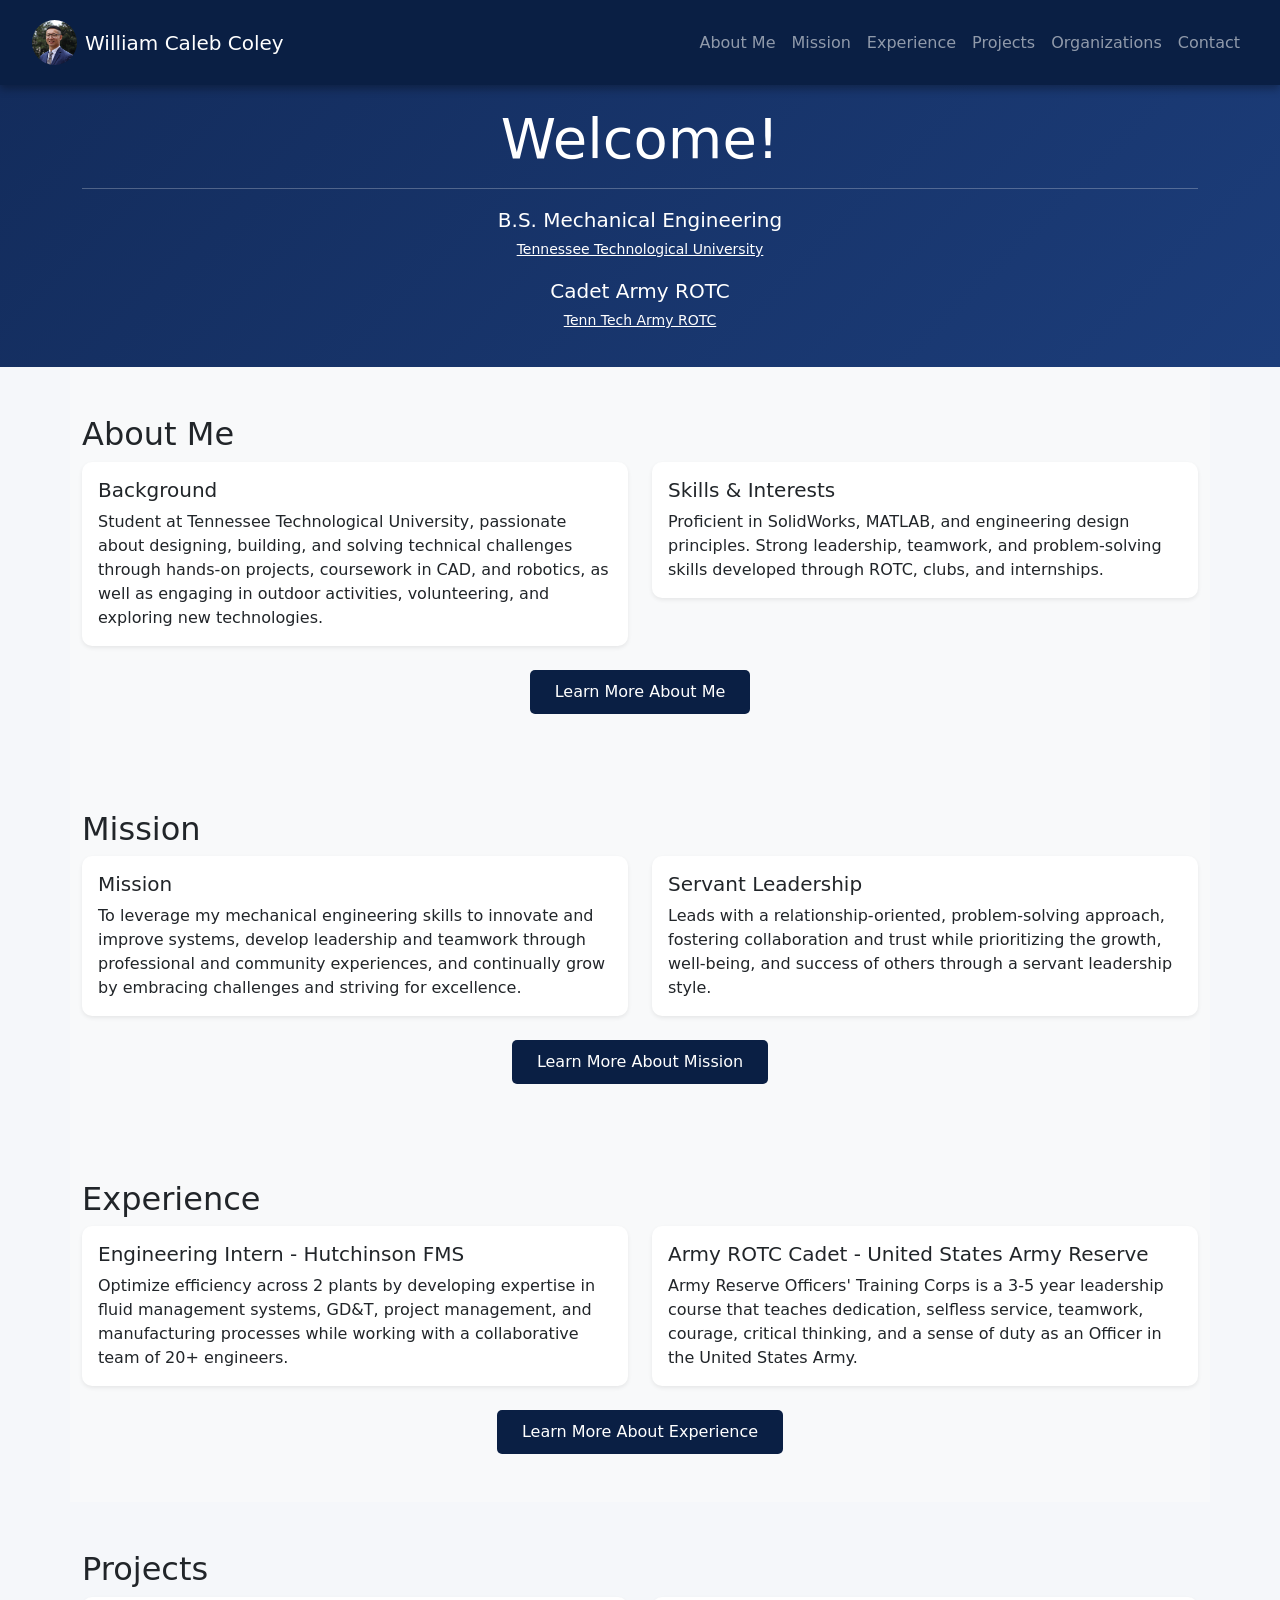
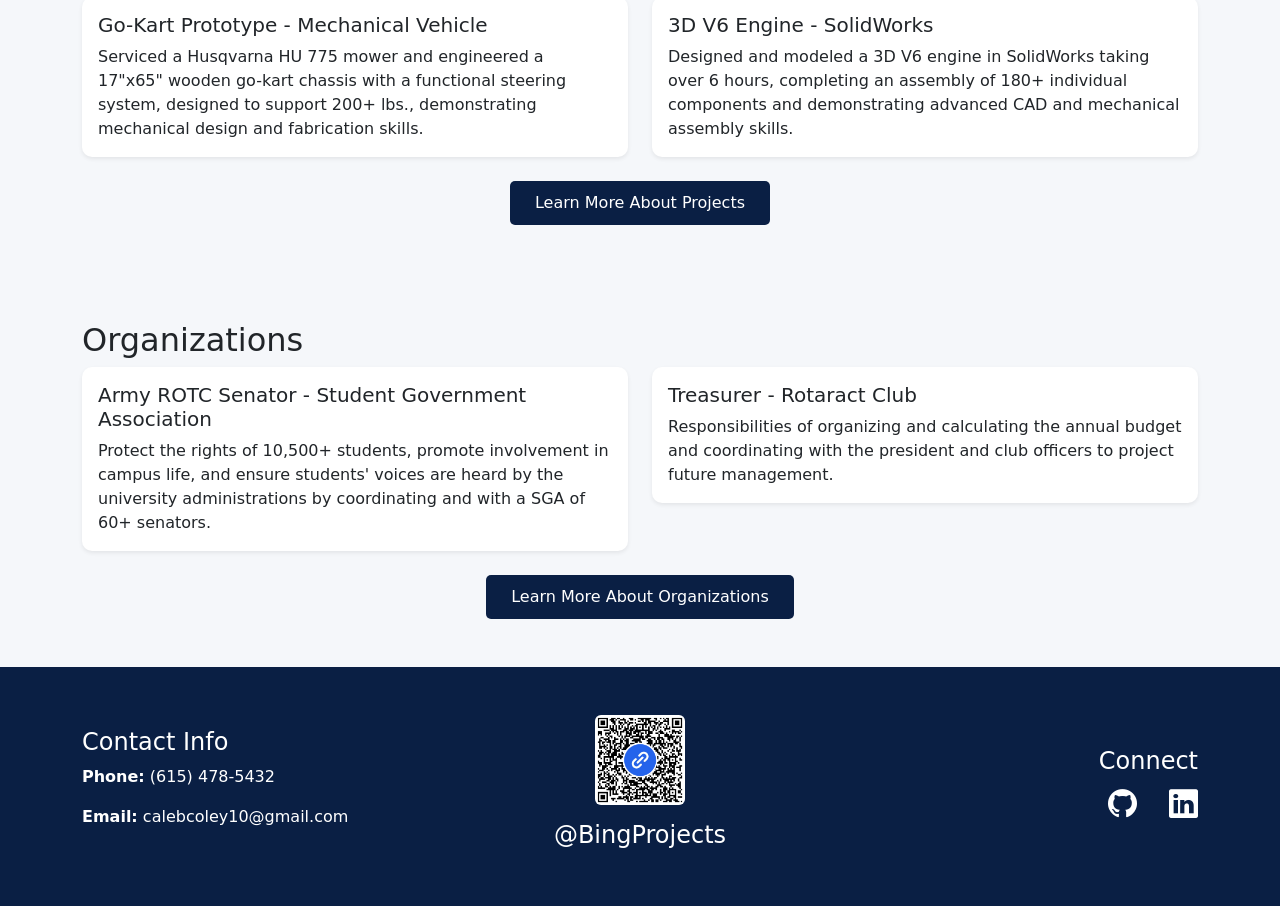
==== commit cd34980c: "Updated website content" ====
--- a/index.html
+++ b/index.html
@@ -142,7 +142,7 @@
         <div class="col-md-6">
             <div class="card shadow-sm border-0">
                 <div class="card-body">
-                    <h5 class="card-title">Leadership Style</h5>
+                    <h5 class="card-title">Servant Leadership</h5>
                     <p class="card-text">
                         Leads with a relationship-oriented, problem-solving approach, 
                         fostering collaboration and trust while prioritizing the growth, 
